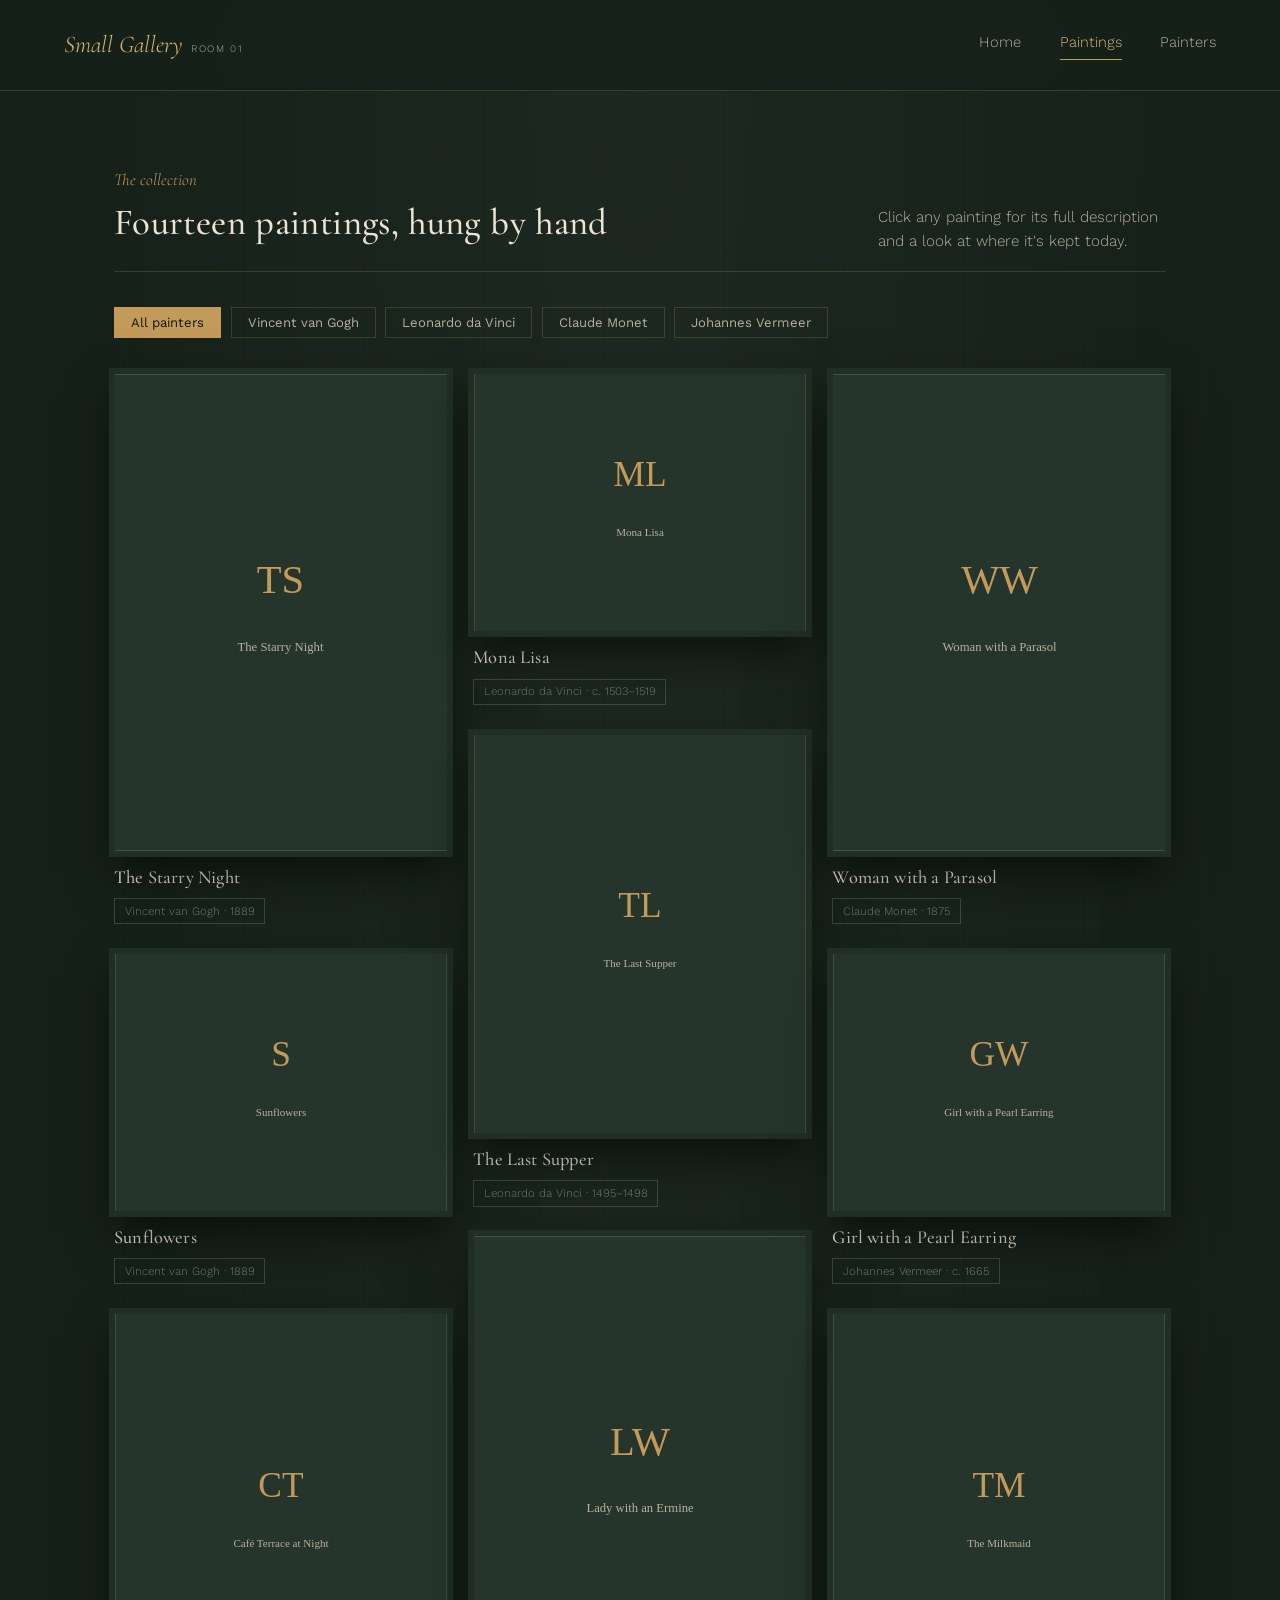
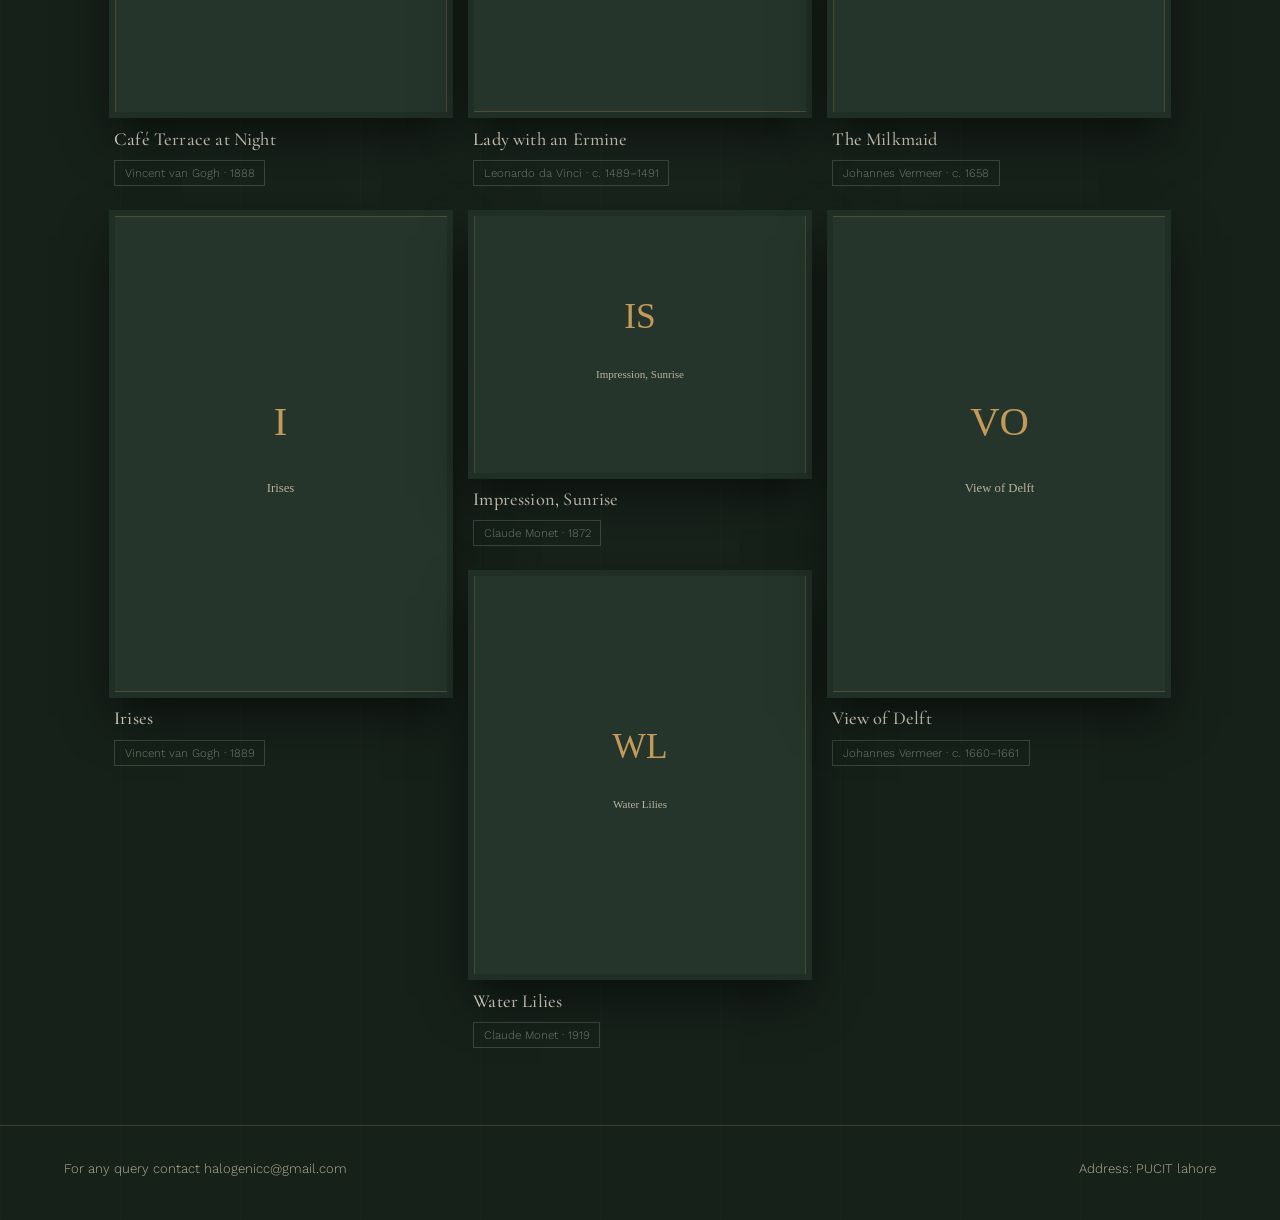
==== small-gallery/gallery.html @ c66f5bbf "fixed broken links" ====
<!DOCTYPE html>
<html lang="en">
<head>
<meta charset="UTF-8">
<meta name="viewport" content="width=device-width, initial-scale=1.0">
<title>Paintings — Small Gallery</title>
<link rel="stylesheet" href="styles.css">
</head>
<body data-page="gallery">

  <header class="site-header">
    <div class="brand">Small Gallery <small>ROOM 01</small></div>
    <nav class="site-nav">
      <a href="index.html">Home</a>
      <a href="gallery.html" class="active">Paintings</a>
      <a href="painters.html">Painters</a>
    </nav>
  </header>

  <main>
    <section class="section" style="padding-bottom: 0;">
      <div class="section-head">
        <div>
          <span class="kicker">The collection</span>
          <h2>Fourteen paintings, hung by hand</h2>
        </div>
        <p>Click any painting for its full description and a look at where it's kept today.</p>
      </div>
      <div class="filter-bar" id="filter-bar"></div>
    </section>

    <section class="section" style="padding-top: 0;">
      <div class="gallery-grid" id="gallery-grid"></div>
    </section>
  </main>

  <footer class="site-footer">
    <span>For any query contact halogenicc@gmail.com</span>
    <span>Address: PUCIT lahore</span>
  </footer>

  <script src="data.js"></script>
  <script src="script.js"></script>
</body>
</html>
---- small-gallery/styles.css ----
@import url('https://fonts.googleapis.com/css2?family=Cormorant+Garamond:ital,wght@0,400;0,500;0,600;1,400&family=Work+Sans:wght@300;400;500;600&display=swap');

:root {
  --wall: #16211a;
  --wall-deep: #0e1712;
  --panel: #202f26;
  --panel-light: #2a3c30;
  --ivory: #ece4d3;
  --ivory-dim: #b9b09d;
  --brass: #c49a5a;
  --brass-bright: #dab876;
  --burgundy: #8a3b3b;
  --sage: #6d8272;
  --line: rgba(196, 154, 90, 0.22);
  --shadow: rgba(0, 0, 0, 0.55);
  --radius: 2px;
}

* { box-sizing: border-box; }

html { scroll-behavior: smooth; }

body {
  margin: 0;
  background: var(--wall);
  background-image:
    radial-gradient(ellipse at top, rgba(255,255,255,0.03), transparent 60%),
    repeating-linear-gradient(90deg, rgba(255,255,255,0.012) 0px, rgba(255,255,255,0.012) 1px, transparent 1px, transparent 120px);
  color: var(--ivory);
  font-family: 'Work Sans', sans-serif;
  font-weight: 300;
  line-height: 1.6;
  -webkit-font-smoothing: antialiased;
}

h1, h2, h3, .display {
  font-family: 'Cormorant Garamond', serif;
  font-weight: 500;
  letter-spacing: 0.01em;
  color: var(--ivory);
  margin: 0;
}

a { color: inherit; text-decoration: none; }

/* ---------- Header / nav ---------- */

.site-header {
  display: flex;
  align-items: center;
  justify-content: space-between;
  padding: 1.6rem clamp(1.25rem, 5vw, 4rem);
  border-bottom: 1px solid var(--line);
  position: sticky;
  top: 0;
  background: rgba(22, 33, 26, 0.86);
  backdrop-filter: blur(8px);
  z-index: 50;
}

.brand {
  font-family: 'Cormorant Garamond', serif;
  font-size: 1.5rem;
  font-style: italic;
  color: var(--brass-bright);
  display: flex;
  align-items: baseline;
  gap: 0.5rem;
}

.brand small {
  font-family: 'Work Sans', sans-serif;
  font-style: normal;
  font-size: 0.62rem;
  letter-spacing: 0.16em;
  color: var(--ivory-dim);
}

.site-nav {
  display: flex;
  gap: clamp(1.2rem, 3vw, 2.6rem);
  font-size: 0.92rem;
}

.site-nav a {
  position: relative;
  padding-bottom: 0.3rem;
  color: var(--ivory-dim);
  transition: color 0.25s ease;
}

.site-nav a:hover, .site-nav a.active {
  color: var(--brass-bright);
}

.site-nav a.active::after {
  content: "";
  position: absolute;
  left: 0; right: 0; bottom: -1px;
  height: 1px;
  background: var(--brass);
}

.nav-toggle { display: none; }

@media (max-width: 640px) {
  .site-nav { gap: 1.1rem; font-size: 0.82rem; }
  .brand small { display: none; }
}

/* ---------- Layout helpers ---------- */

main { max-width: 1180px; margin: 0 auto; padding: 0 clamp(1.25rem, 5vw, 4rem); }

.section { padding: clamp(2.4rem, 6vw, 5rem) 0; }

.section-head {
  display: flex;
  align-items: flex-end;
  justify-content: space-between;
  gap: 1.5rem;
  margin-bottom: 2.2rem;
  border-bottom: 1px solid var(--line);
  padding-bottom: 1.1rem;
}

.section-head h2 { font-size: clamp(1.7rem, 3vw, 2.3rem); font-weight: 500; }

.section-head p { color: var(--ivory-dim); font-size: 0.95rem; max-width: 32ch; margin: 0.35rem 0 0; }

.kicker {
  font-style: italic;
  font-family: 'Cormorant Garamond', serif;
  color: var(--brass);
  font-size: 1.05rem;
}

/* ---------- Frame (used for every painting image) ---------- */

.frame {
  position: relative;
  border: 1px solid var(--brass);
  outline: 6px solid var(--panel);
  outline-offset: -1px;
  box-shadow: 0 22px 45px var(--shadow);
  overflow: hidden;
  background: #000;
}

.frame img {
  display: block;
  width: 100%;
  height: 100%;
  object-fit: cover;
  transition: transform 1.1s cubic-bezier(.16,1,.3,1), filter 0.6s ease;
}

.frame:hover img { transform: scale(1.045); filter: saturate(1.08) brightness(1.03); }

.frame .plate {
  position: absolute;
  left: 50%;
  bottom: 0.7rem;
  transform: translateX(-50%);
  background: rgba(14, 23, 18, 0.86);
  border: 1px solid var(--line);
  padding: 0.35rem 0.9rem;
  font-size: 0.72rem;
  letter-spacing: 0.05em;
  color: var(--brass-bright);
  white-space: nowrap;
  opacity: 0;
  transition: opacity 0.35s ease, bottom 0.35s ease;
}

.frame:hover .plate { opacity: 1; bottom: 1rem; }

/* ---------- Buttons / small ui ---------- */

.btn {
  display: inline-flex;
  align-items: center;
  gap: 0.5rem;
  border: 1px solid var(--brass);
  color: var(--brass-bright);
  padding: 0.7rem 1.5rem;
  font-size: 0.85rem;
  letter-spacing: 0.03em;
  background: transparent;
  cursor: pointer;
  transition: background 0.25s ease, color 0.25s ease;
}

.btn:hover { background: var(--brass); color: var(--wall-deep); }

.tag {
  display: inline-block;
  font-size: 0.72rem;
  color: var(--sage);
  border: 1px solid rgba(109, 130, 114, 0.4);
  padding: 0.18rem 0.6rem;
}

/* ---------- Footer ---------- */

.site-footer {
  border-top: 1px solid var(--line);
  padding: 2rem clamp(1.25rem, 5vw, 4rem) 2.6rem;
  color: var(--ivory-dim);
  font-size: 0.82rem;
  display: flex;
  justify-content: space-between;
  gap: 1rem;
  flex-wrap: wrap;
}

/* ---------- Scrollbar (subtle) ---------- */

::-webkit-scrollbar { width: 10px; }
::-webkit-scrollbar-track { background: var(--wall-deep); }
::-webkit-scrollbar-thumb { background: var(--panel-light); border: 2px solid var(--wall-deep); }

/* ---------- Reduced motion ---------- */

@media (prefers-reduced-motion: reduce) {
  * { transition-duration: 0.001ms !important; animation-duration: 0.001ms !important; scroll-behavior: auto !important; }
}

/* ================= HOME ================= */

.hero {
  position: relative;
  display: grid;
  grid-template-columns: 1.1fr 0.9fr;
  gap: clamp(1.5rem, 4vw, 3.5rem);
  align-items: center;
  padding: clamp(2.5rem, 6vw, 4.5rem) 0 clamp(2rem, 5vw, 3rem);
}

.hero-copy .kicker { display: block; margin-bottom: 0.6rem; }

.hero-copy h1 {
  font-size: clamp(2.4rem, 5vw, 3.8rem);
  line-height: 1.05;
  margin-bottom: 1.1rem;
}

.hero-copy p {
  color: var(--ivory-dim);
  max-width: 46ch;
  margin-bottom: 1.8rem;
  font-size: 1.02rem;
}

.hero-actions { display: flex; gap: 1rem; flex-wrap: wrap; }

.hero-visual { position: relative; }

#hero-frame {
  aspect-ratio: 4 / 5;
  width: 100%;
  transition: opacity 0.35s ease;
  box-shadow: 0 30px 70px var(--shadow), 0 0 0 400px rgba(0,0,0,0.0);
}

#hero-frame::before {
  content: "";
  position: absolute;
  inset: -40px;
  background: radial-gradient(ellipse at center, rgba(196,154,90,0.14), transparent 70%);
  pointer-events: none;
  z-index: -1;
}

#hero-title { font-size: 1.15rem; margin-top: 0.9rem; }
#hero-meta { color: var(--brass); font-size: 0.85rem; font-style: italic; font-family: 'Cormorant Garamond', serif; }

#hero-dots { display: flex; gap: 0.5rem; margin-top: 0.9rem; }

.hero-dot {
  width: 22px; height: 3px;
  background: rgba(236,228,211,0.25);
  border: none;
  cursor: pointer;
  transition: background 0.25s ease;
}
.hero-dot.active, .hero-dot:hover { background: var(--brass); }

@media (max-width: 860px) {
  .hero { grid-template-columns: 1fr; }
  .hero-visual { order: -1; max-width: 340px; margin: 0 auto; }
}

/* filmstrip */

.filmstrip-wrap { overflow: hidden; }

.filmstrip {
  display: flex;
  gap: 1.1rem;
  overflow-x: auto;
  padding: 0.5rem 0.2rem 1.4rem;
  scroll-snap-type: x proximity;
  scrollbar-width: thin;
}

.film-card {
  flex: 0 0 auto;
  width: 190px;
  aspect-ratio: 3 / 4;
  scroll-snap-align: start;
  cursor: pointer;
}

/* painter tiles */

.painter-tiles {
  display: grid;
  grid-template-columns: repeat(4, 1fr);
  gap: 1.4rem;
}

.painter-tile { text-align: center; }

.painter-tile-portrait {
  aspect-ratio: 1 / 1;
  border-radius: 50%;
  outline-offset: -1px;
  margin-bottom: 0.9rem;
}

.painter-tile h3 { font-size: 1.15rem; margin-bottom: 0.35rem; transition: color 0.2s ease; }
.painter-tile:hover h3 { color: var(--brass-bright); }

@media (max-width: 760px) {
  .painter-tiles { grid-template-columns: repeat(2, 1fr); }
}

/* ================= GALLERY PAGE ================= */

.filter-bar { display: flex; flex-wrap: wrap; gap: 0.6rem; margin-bottom: 2.2rem; }

.filter-btn {
  background: transparent;
  border: 1px solid var(--line);
  color: var(--ivory-dim);
  padding: 0.45rem 1rem;
  font-size: 0.82rem;
  font-family: 'Work Sans', sans-serif;
  cursor: pointer;
  transition: all 0.2s ease;
}

.filter-btn:hover { border-color: var(--brass); color: var(--brass-bright); }
.filter-btn.active { background: var(--brass); border-color: var(--brass); color: var(--wall-deep); }

.gallery-grid {
  columns: 3 260px;
  column-gap: 1.6rem;
}

.gallery-item {
  break-inside: avoid;
  margin: 0 0 1.8rem;
  cursor: pointer;
}

.gallery-item .frame { width: 100%; }
.gallery-item.span-tall .frame { aspect-ratio: 3 / 4.3; }
.gallery-item.span-wide .frame { aspect-ratio: 4 / 3.1; }
.gallery-item.span-normal .frame { aspect-ratio: 3 / 3.6; }

.gallery-item figcaption { padding-top: 0.7rem; }
.gallery-item h3 { font-size: 1.15rem; margin-bottom: 0.3rem; }

@media (max-width: 620px) {
  .gallery-grid { columns: 1; }
}

/* ================= PAINTERS PAGE ================= */

.painter-list { border-top: 1px solid var(--line); }

.painter-entry { border-bottom: 1px solid var(--line); }

.painter-row {
  width: 100%;
  display: flex;
  align-items: baseline;
  gap: 1.2rem;
  background: none;
  border: none;
  color: var(--ivory);
  padding: 1.5rem 0.2rem;
  cursor: pointer;
  text-align: left;
  font-family: inherit;
}

.painter-row-name {
  font-family: 'Cormorant Garamond', serif;
  font-size: clamp(1.4rem, 3vw, 2rem);
  flex: 1;
  transition: color 0.2s ease;
}

.painter-row:hover .painter-row-name, .painter-row.open .painter-row-name { color: var(--brass-bright); }

.painter-row-years { color: var(--ivory-dim); font-size: 0.85rem; }

.painter-row-icon {
  font-size: 1.3rem;
  color: var(--brass);
  transition: transform 0.3s ease;
  width: 1.5rem;
  text-align: center;
}

.painter-row.open .painter-row-icon { transform: rotate(45deg); }

.painter-panel {
  max-height: 0;
  overflow: hidden;
  transition: max-height 0.45s cubic-bezier(.16,1,.3,1);
}

.painter-panel-inner {
  display: grid;
  grid-template-columns: 220px 1fr;
  gap: 2rem;
  padding: 0.4rem 0.2rem 2.4rem;
}

.painter-portrait { aspect-ratio: 4 / 5; }

.painter-copy p { color: var(--ivory-dim); font-size: 0.96rem; margin: 0.9rem 0 1.3rem; }

.painter-works { display: flex; gap: 0.8rem; flex-wrap: wrap; }

.mini-frame {
  width: 110px;
  aspect-ratio: 3 / 4;
  cursor: pointer;
}

@media (max-width: 700px) {
  .painter-panel-inner { grid-template-columns: 1fr; }
  .painter-portrait { max-width: 180px; }
}

/* ================= LIGHTBOX ================= */

.lightbox {
  position: fixed;
  inset: 0;
  background: rgba(9, 14, 11, 0.88);
  display: flex;
  align-items: center;
  justify-content: center;
  opacity: 0;
  pointer-events: none;
  transition: opacity 0.3s ease;
  z-index: 200;
  padding: 2rem;
  backdrop-filter: blur(3px);
}

.lightbox.open { opacity: 1; pointer-events: auto; }

.lightbox-inner {
  display: grid;
  grid-template-columns: 1fr 1fr;
  gap: 2.4rem;
  max-width: 980px;
  width: 100%;
  max-height: 86vh;
}

.lightbox-frame { max-height: 86vh; }
.lightbox-frame img { object-fit: contain; background: var(--wall-deep); }

.lightbox-copy { display: flex; flex-direction: column; justify-content: center; overflow-y: auto; }
.lightbox-copy h3 { font-size: clamp(1.5rem, 3vw, 2.1rem); margin: 0.3rem 0 0.6rem; }
.lb-meta { color: var(--ivory-dim); font-size: 0.85rem; margin-bottom: 1rem; }
.lightbox-copy p:not(.lb-meta) { color: var(--ivory-dim); font-size: 0.96rem; margin-bottom: 1.6rem; }

.lightbox-close {
  position: absolute;
  top: 1.2rem; right: 1.6rem;
  background: none;
  border: none;
  color: var(--ivory);
  font-size: 2rem;
  line-height: 1;
  cursor: pointer;
  z-index: 5;
}

@media (max-width: 760px) {
  .lightbox-inner { grid-template-columns: 1fr; overflow-y: auto; }
  .lightbox-frame { max-height: 46vh; }
}
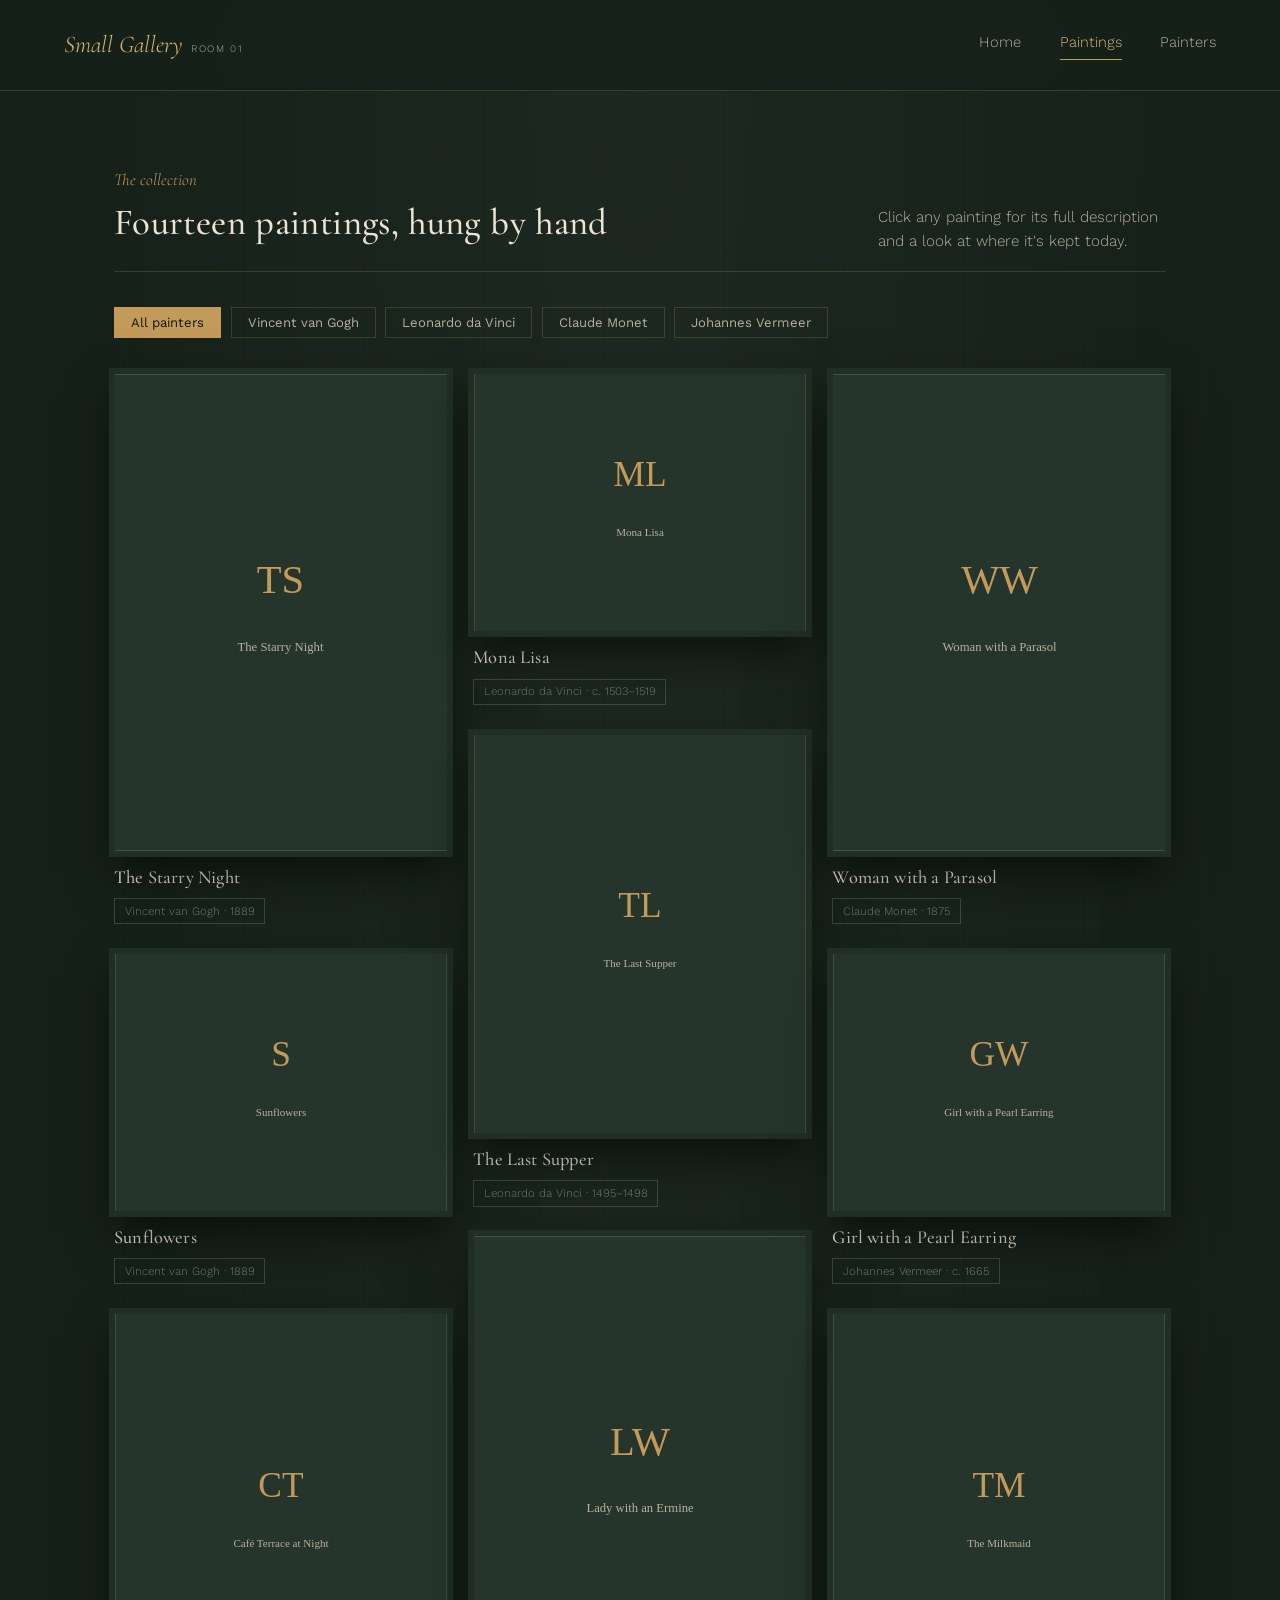
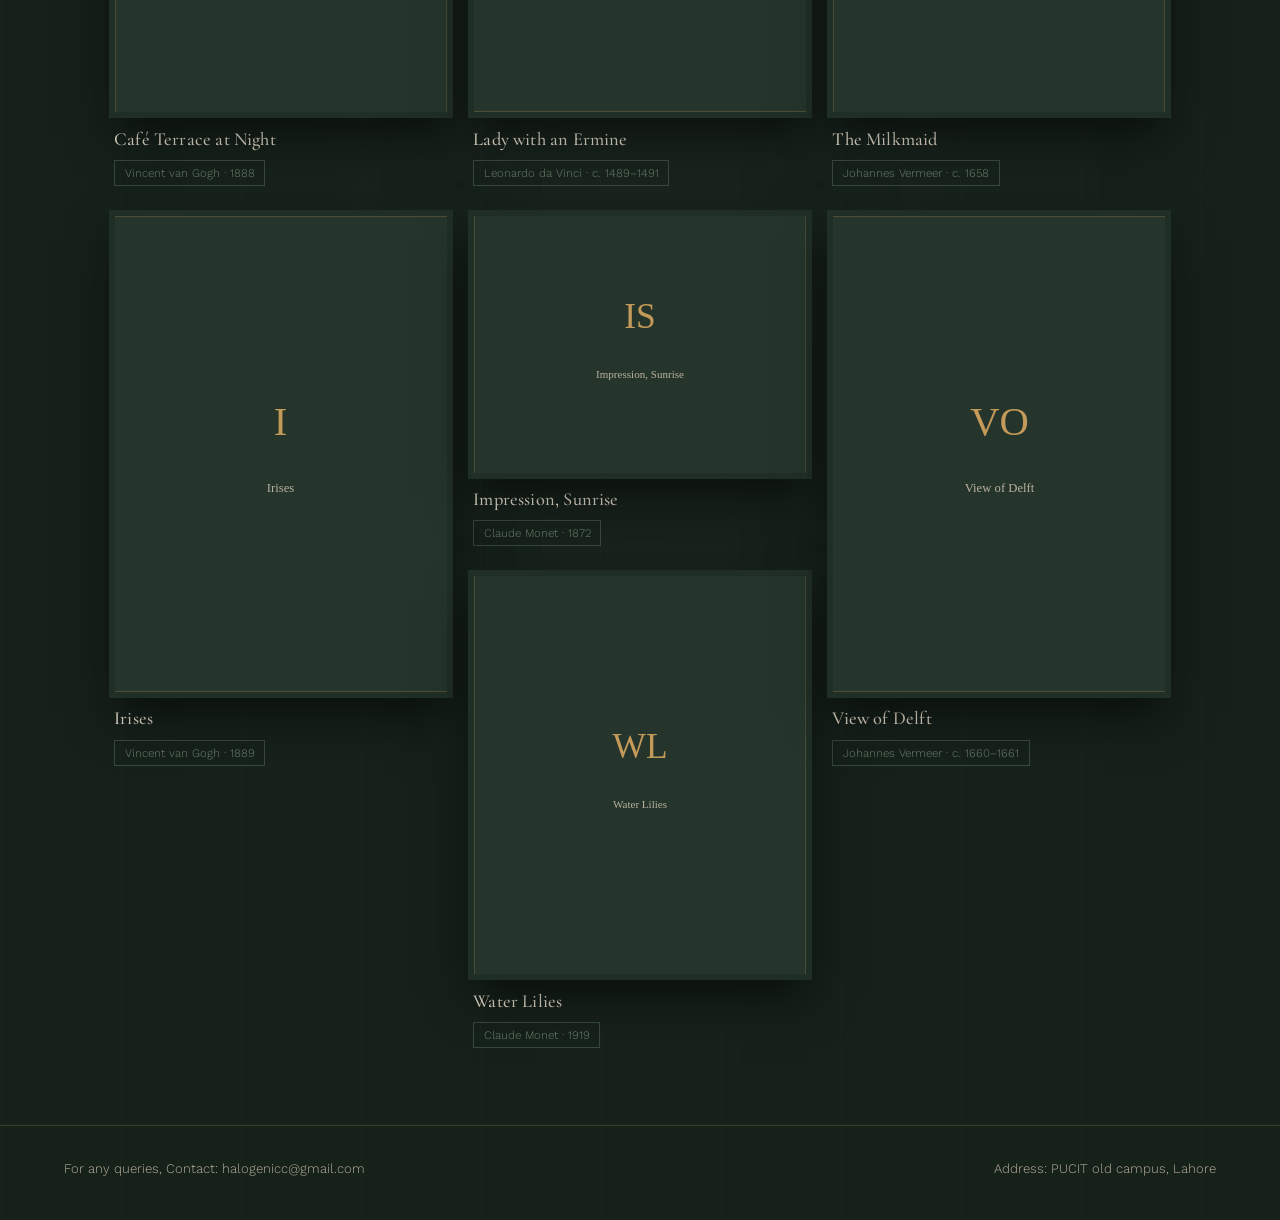
==== commit fad73b1d: "made and updated footer" ====
--- a/small-gallery/gallery.html
+++ b/small-gallery/gallery.html
@@ -35,11 +35,11 @@
   </main>
 
   <footer class="site-footer">
-    <span>For any query contact halogenicc@gmail.com</span>
-    <span>Address: PUCIT lahore</span>
+    <span>For any queries, Contact: halogenicc@gmail.com</span>
+    <span>Address: PUCIT old campus, Lahore</span>
   </footer>
 
   <script src="data.js"></script>
   <script src="script.js"></script>
 </body>
-</html>
+</html>
